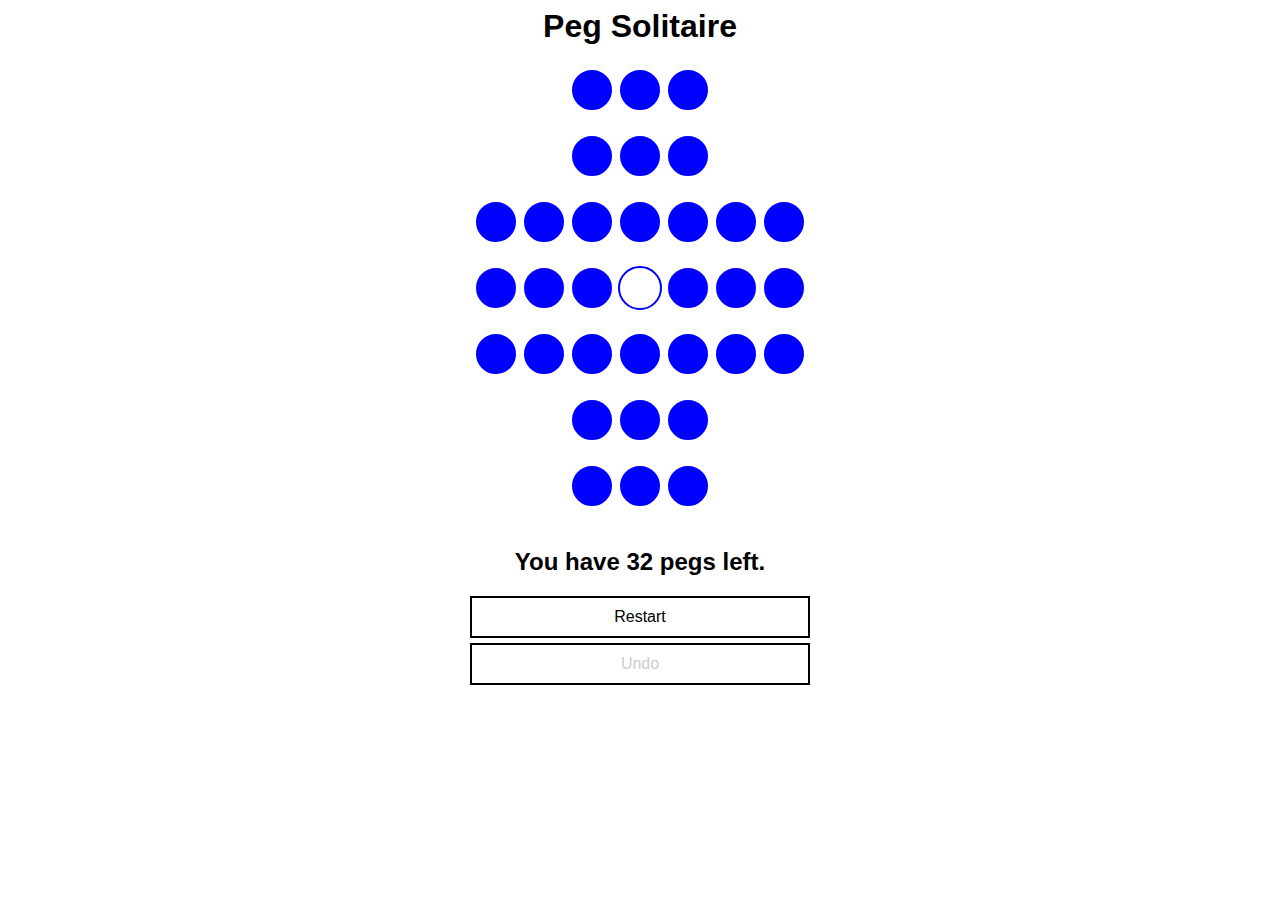
==== index.html @ de9b75f1 "Attempting to add gh-pages." ====
<html>
<head>
<title>Peg Solitaire</title>
<script type="text/javascript" src="jquery-2.1.3.min.js"></script>
<script type="text/javascript" src="main.js"></script>
<link rel="stylesheet" type="text/css" href="styles.css"></link>
</head>
<body>
<h1>Peg Solitaire</h1>
<div id="content"></div>
<h2 id="pegCount"></h2>
<div id="newGame" class="button">Restart</div>
<div id="undo"class="button">Undo</div>
</body>
</html>
---- styles.css ----
body {
	text-align: center;
	font-family: Arial, Helvetica, sans-serif;
}
.pegSquare {
    border: 2px solid;
    padding: 10px;
    margin: 2px;
    display: inline-block;
    width: 20px;
    height: 20px;
}

.pegrow {   
    text-align: center;
}
    
.peg {
	border-radius: 50%;
	border-color: #ffffff;
	background-color: #0000ff;
}

.hole {
	border-radius: 50%;
	border-color: #0000ff;
	background-color: #ffffff;
}

.selected {
	background-color: #33ff00;
}

.greenHover {
	background-color: #33ff00;
}

.redHover {
	background-color: #ff3300;
}

.button {
	padding: 10px;
	border: 2px solid black;
	max-width: 25%;
	text-align: center;
	margin: 5px;
	margin-left: auto;
	margin-right: auto;
}
	/*
	var green = "#33ff00";
    var red = "#ff3300";
    var black = "#000000";*/
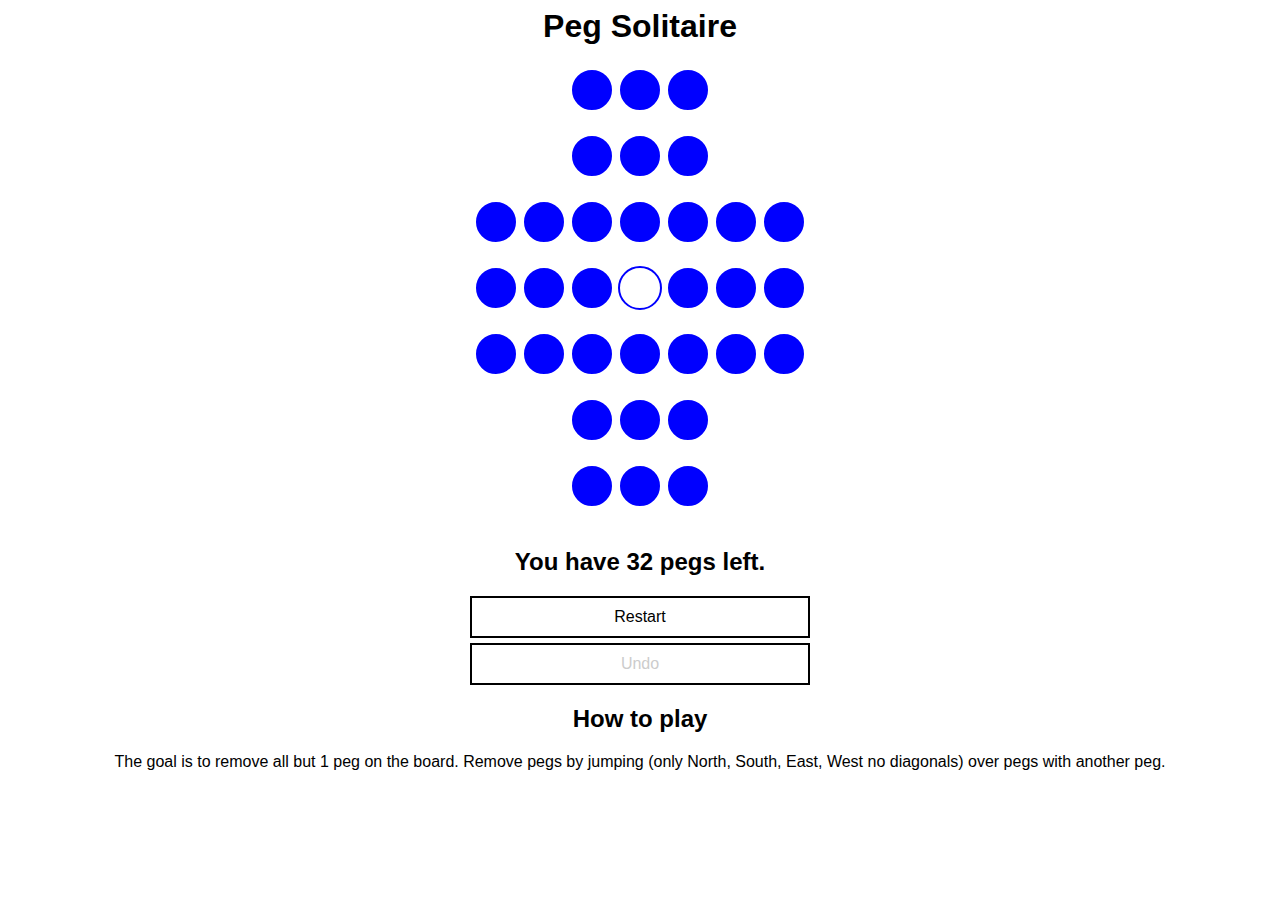
==== commit ff712a23: "Added favicon" ====
--- a/index.html
+++ b/index.html
@@ -4,6 +4,8 @@
 <script type="text/javascript" src="jquery-2.1.3.min.js"></script>
 <script type="text/javascript" src="main.js"></script>
 <link rel="stylesheet" type="text/css" href="styles.css"></link>
+<link rel="shortcut icon" href="favicon.png" type="image/x-icon">
+<link rel="icon" href="favicon.png" type="image/x-icon">
 </head>
 <body>
 <h1>Peg Solitaire</h1>
@@ -11,5 +13,7 @@
 <h2 id="pegCount"></h2>
 <div id="newGame" class="button">Restart</div>
 <div id="undo"class="button">Undo</div>
+<h2>How to play</h2>
+<p>The goal is to remove all but 1 peg on the board. Remove pegs by jumping (only North, South, East, West no diagonals) over pegs with another peg.</p>
 </body>
 </html>